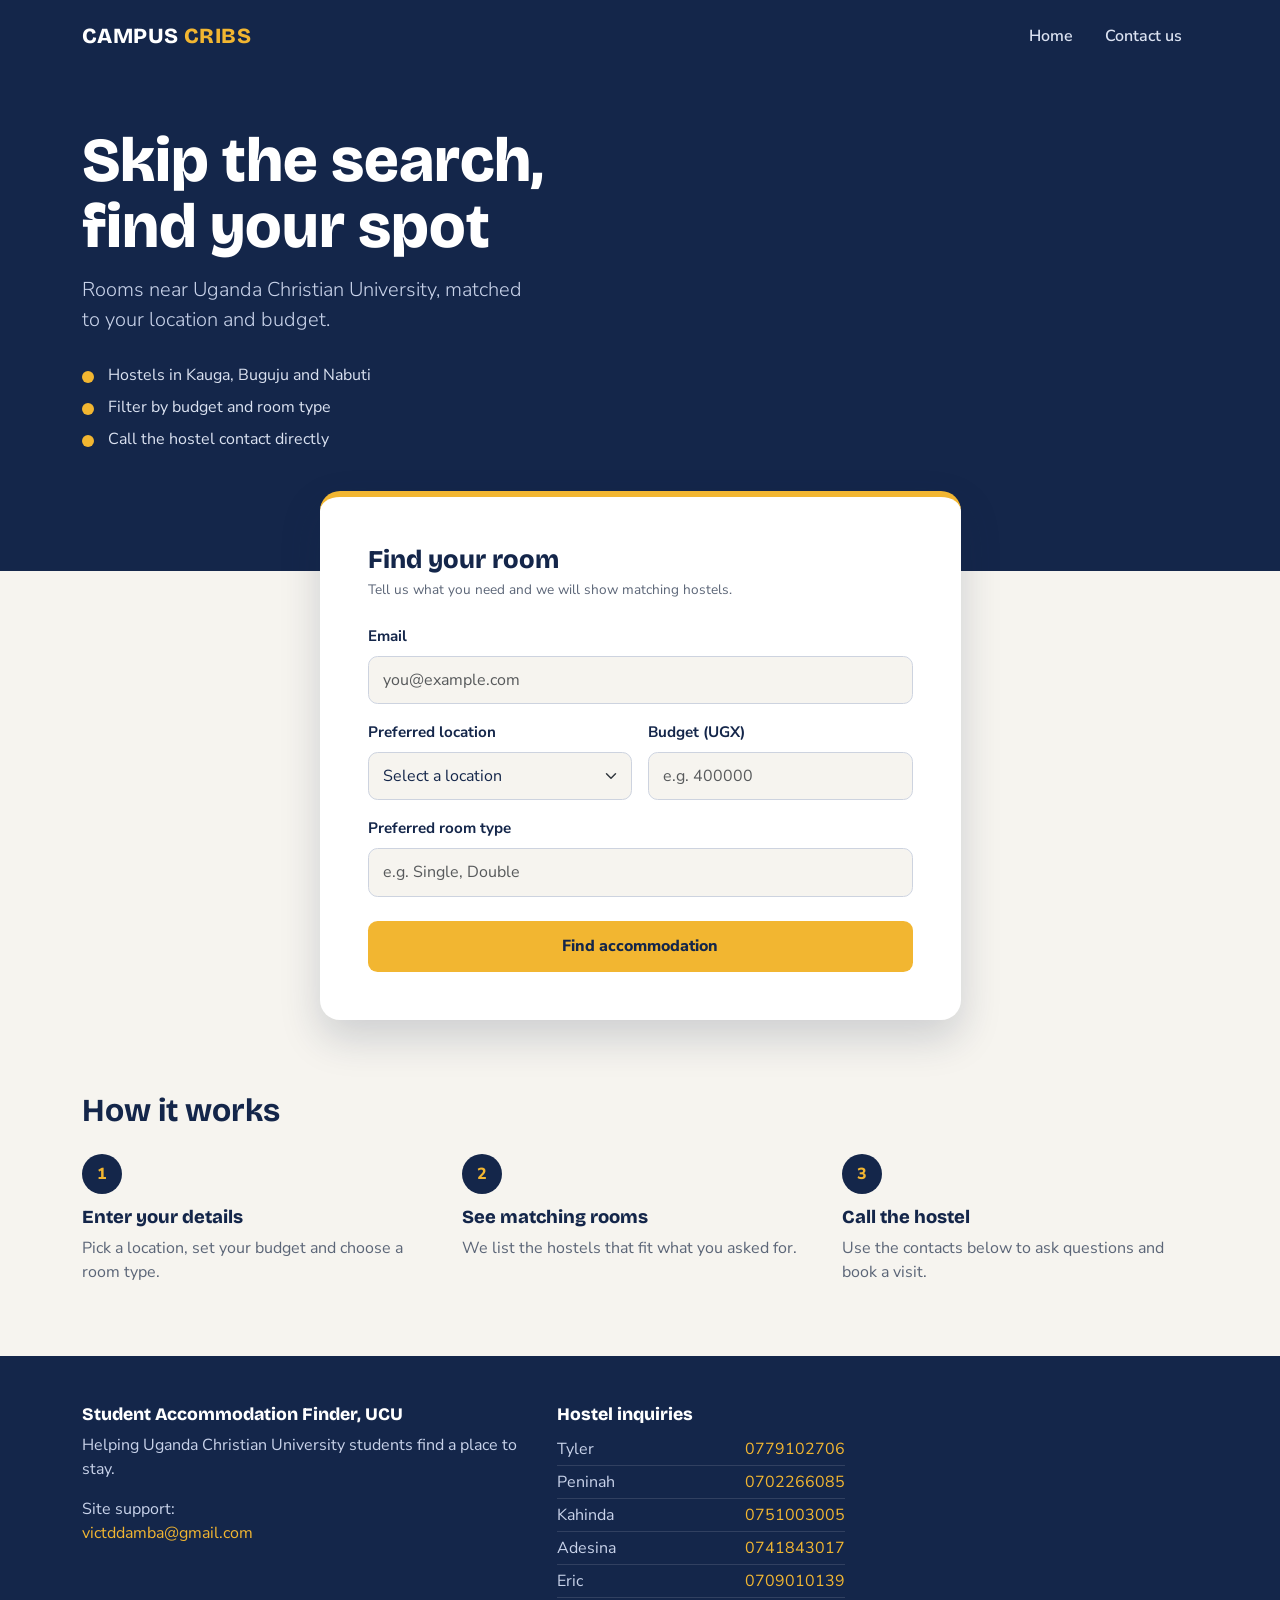
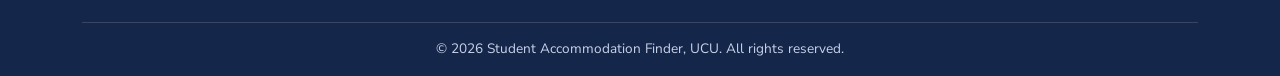
==== accom.html @ 943ead2a "Add files via upload" ====
<!DOCTYPE html>
<html lang="en">
<head>
  <meta charset="UTF-8">
  <meta name="viewport" content="width=device-width, initial-scale=1.0">
  <title>Campus Cribs | Student Accommodation Finder</title>

  <link rel="preconnect" href="https://fonts.googleapis.com">
  <link rel="preconnect" href="https://fonts.gstatic.com" crossorigin>
  <link href="https://fonts.googleapis.com/css2?family=Bricolage+Grotesque:wght@600;800&family=Nunito+Sans:wght@400;600;700&display=swap" rel="stylesheet">
  <link href="https://cdn.jsdelivr.net/npm/bootstrap@5.3.3/dist/css/bootstrap.min.css" rel="stylesheet">

  <style>
    :root {
      --ink: #14264a;
      --gold: #f2b631;
      --gold-deep: #d99a0b;
      --paper: #f6f4ef;
      --white: #ffffff;
      --muted: #5b6577;
      --bs-body-font-family: "Nunito Sans", system-ui, -apple-system, "Segoe UI", sans-serif;
      --bs-body-bg: var(--paper);
      --bs-body-color: var(--ink);
    }
    h1, h2, h3, .brand { font-family: "Bricolage Grotesque", "Trebuchet MS", sans-serif; }

    /* Top bar */
    .topbar { background: var(--ink); }
    .brand { color: var(--white); font-weight: 800; font-size: 1.35rem; text-decoration: none; letter-spacing: .02em; }
    .brand span { color: var(--gold); }
    .topbar .nav-link { color: #dbe2f1; font-weight: 600; }
    .topbar .nav-link:hover, .topbar .nav-link:focus { color: var(--gold); }

    /* Hero */
    .hero { background: var(--ink); color: var(--white); padding: 3.5rem 0 7rem; }
    .hero h1 { font-weight: 800; font-size: clamp(2.3rem, 5.5vw, 3.9rem); line-height: 1.05; max-width: 14ch; }
    .hero p.lead { color: #c9d3ea; max-width: 38ch; }
    .hero-points { list-style: none; padding: 0; margin: 1.75rem 0 0; color: #dbe2f1; }
    .hero-points li { padding-left: 1.6rem; position: relative; margin-bottom: .5rem; }
    .hero-points li::before {
      content: ""; position: absolute; left: 0; top: .5em; width: .75rem; height: .75rem;
      border-radius: 50%; background: var(--gold);
    }

    /* Finder card overlaps the hero */
    .finder-wrap { margin-top: -5rem; }
    .finder-card {
      background: var(--white); border: 0; border-radius: 1.25rem;
      box-shadow: 0 18px 40px rgba(20, 38, 74, .18);
      border-top: 6px solid var(--gold);
    }
    .finder-card h2 { font-weight: 800; font-size: 1.6rem; }
    .form-label { font-weight: 700; font-size: .95rem; }
    .form-control, .form-select { padding: .7rem .9rem; border-color: #cdd3df; border-radius: .6rem; }
    .form-control:focus, .form-select:focus {
      border-color: var(--ink); box-shadow: 0 0 0 .25rem rgba(242, 182, 49, .45);
    }
    .btn-find {
      background: var(--gold); color: var(--ink); font-weight: 800; border: 0;
      padding: .85rem 1.5rem; border-radius: .6rem;
    }
    .btn-find:hover, .btn-find:focus { background: var(--gold-deep); color: var(--ink); }
    .hint { color: var(--muted); font-size: .85rem; }

    /* How it works */
    .steps h3 { font-size: 1.15rem; font-weight: 800; }
    .steps p { color: var(--muted); margin: 0; }
    .step-dot {
      width: 2.5rem; height: 2.5rem; border-radius: 50%; background: var(--ink); color: var(--gold);
      display: inline-flex; align-items: center; justify-content: center; font-weight: 800; margin-bottom: .75rem;
    }

    /* Footer */
    footer { background: var(--ink); color: #c9d3ea; }
    footer h3 { color: var(--white); font-size: 1.1rem; font-weight: 800; }
    footer a { color: var(--gold); text-decoration: none; }
    footer a:hover { text-decoration: underline; }
    .contact-list { list-style: none; padding: 0; margin: 0; }
    .contact-list li { display: flex; justify-content: space-between; max-width: 18rem; padding: .25rem 0; border-bottom: 1px solid rgba(255,255,255,.12); }
    .legal { border-top: 1px solid rgba(255,255,255,.15); font-size: .85rem; }
  </style>
</head>
<body>

  <!-- Top bar -->
  <nav class="topbar py-3">
    <div class="container d-flex flex-wrap justify-content-between align-items-center">
      <a class="brand" href="index.html">CAMPUS <span>CRIBS</span></a>
      <ul class="nav">
        <li class="nav-item"><a class="nav-link" href="index.html">Home</a></li>
        <li class="nav-item"><a class="nav-link" href="#contacts">Contact us</a></li>
      </ul>
    </div>
  </nav>

  <header class="hero">
    <div class="container">
      <h1>Skip the search, find your spot</h1>
      <p class="lead mt-3">Rooms near Uganda Christian University, matched to your location and budget.</p>
      <ul class="hero-points">
        <li>Hostels in Kauga, Buguju and Nabuti</li>
        <li>Filter by budget and room type</li>
        <li>Call the hostel contact directly</li>
      </ul>
    </div>
  </header>

  <!-- Finder form -->
  <main>
    <section class="container finder-wrap">
      <div class="row justify-content-center">
        <div class="col-lg-8 col-xl-7">
          <div class="card finder-card p-4 p-md-5">
            <h2 class="mb-1">Find your room</h2>
            <p class="hint mb-4">Tell us what you need and we will show matching hostels.</p>

            <form id="accomms" class="finder-form" action="results2.html" method="get">
              <div class="mb-3">
                <label for="email" class="form-label">Email</label>
                <input type="email" id="email" name="email" class="form-control" placeholder="you@example.com" required>
              </div>

              <div class="row g-3 mb-3">
                <div class="col-md-6">
                  <label for="location" class="form-label">Preferred location</label>
                  <select id="location" name="location" class="form-select" required>
                    <option value="">Select a location</option>
                    <option value="Kauga">Kauga</option>
                    <option value="Buguju">Buguju</option>
                    <option value="Nabuti">Nabuti</option>
                  </select>
                </div>
                <div class="col-md-6">
                  <label for="budget" class="form-label">Budget (UGX)</label>
                  <input type="number" id="budget" name="budget" class="form-control" min="0" step="1000" placeholder="e.g. 400000" required>
                </div>
              </div>

              <div class="mb-4">
                <label for="roomType" class="form-label">Preferred room type</label>
                <input type="text" id="roomType" name="roomType" class="form-control" list="roomTypes" placeholder="e.g. Single, Double" required>
                <datalist id="roomTypes">
                  <option value="Single">
                  <option value="Double">
                  <option value="Self-contained">
                </datalist>
              </div>

              <button type="submit" class="btn btn-find w-100">Find accommodation</button>
            </form>
          </div>
        </div>
      </div>
    </section>

    <!-- How it works -->
    <section class="container steps py-5 my-4">
      <h2 class="fw-bold mb-4">How it works</h2>
      <div class="row g-4">
        <div class="col-md-4">
          <span class="step-dot">1</span>
          <h3>Enter your details</h3>
          <p>Pick a location, set your budget and choose a room type.</p>
        </div>
        <div class="col-md-4">
          <span class="step-dot">2</span>
          <h3>See matching rooms</h3>
          <p>We list the hostels that fit what you asked for.</p>
        </div>
        <div class="col-md-4">
          <span class="step-dot">3</span>
          <h3>Call the hostel</h3>
          <p>Use the contacts below to ask questions and book a visit.</p>
        </div>
      </div>
    </section>
  </main>

  <!-- Footer -->
  <footer class="pt-5">
    <div class="container">
      <div class="row g-4 pb-4">
        <div class="col-md-5">
          <h3>Student Accommodation Finder, UCU</h3>
          <p>Helping Uganda Christian University students find a place to stay.</p>
          <p class="mb-0">Site support:<br><a href="mailto:victddamba@gmail.com">victddamba@gmail.com</a></p>
        </div>
        <div class="col-md-7" id="contacts">
          <h3>Hostel inquiries</h3>
          <ul class="contact-list">
            <li><span>Tyler</span> <a href="tel:0779102706">0779102706</a></li>
            <li><span>Peninah</span> <a href="tel:0702266085">0702266085</a></li>
            <li><span>Kahinda</span> <a href="tel:0751003005">0751003005</a></li>
            <li><span>Adesina</span> <a href="tel:0741843017">0741843017</a></li>
            <li><span>Eric</span> <a href="tel:0709010139">0709010139</a></li>
          </ul>
        </div>
      </div>
      <div class="legal py-3 text-center">&copy; 2026 Student Accommodation Finder, UCU. All rights reserved.</div>
    </div>
  </footer>

  <script src="https://cdn.jsdelivr.net/npm/bootstrap@5.3.3/dist/js/bootstrap.bundle.min.js"></script>
</body>
</html>
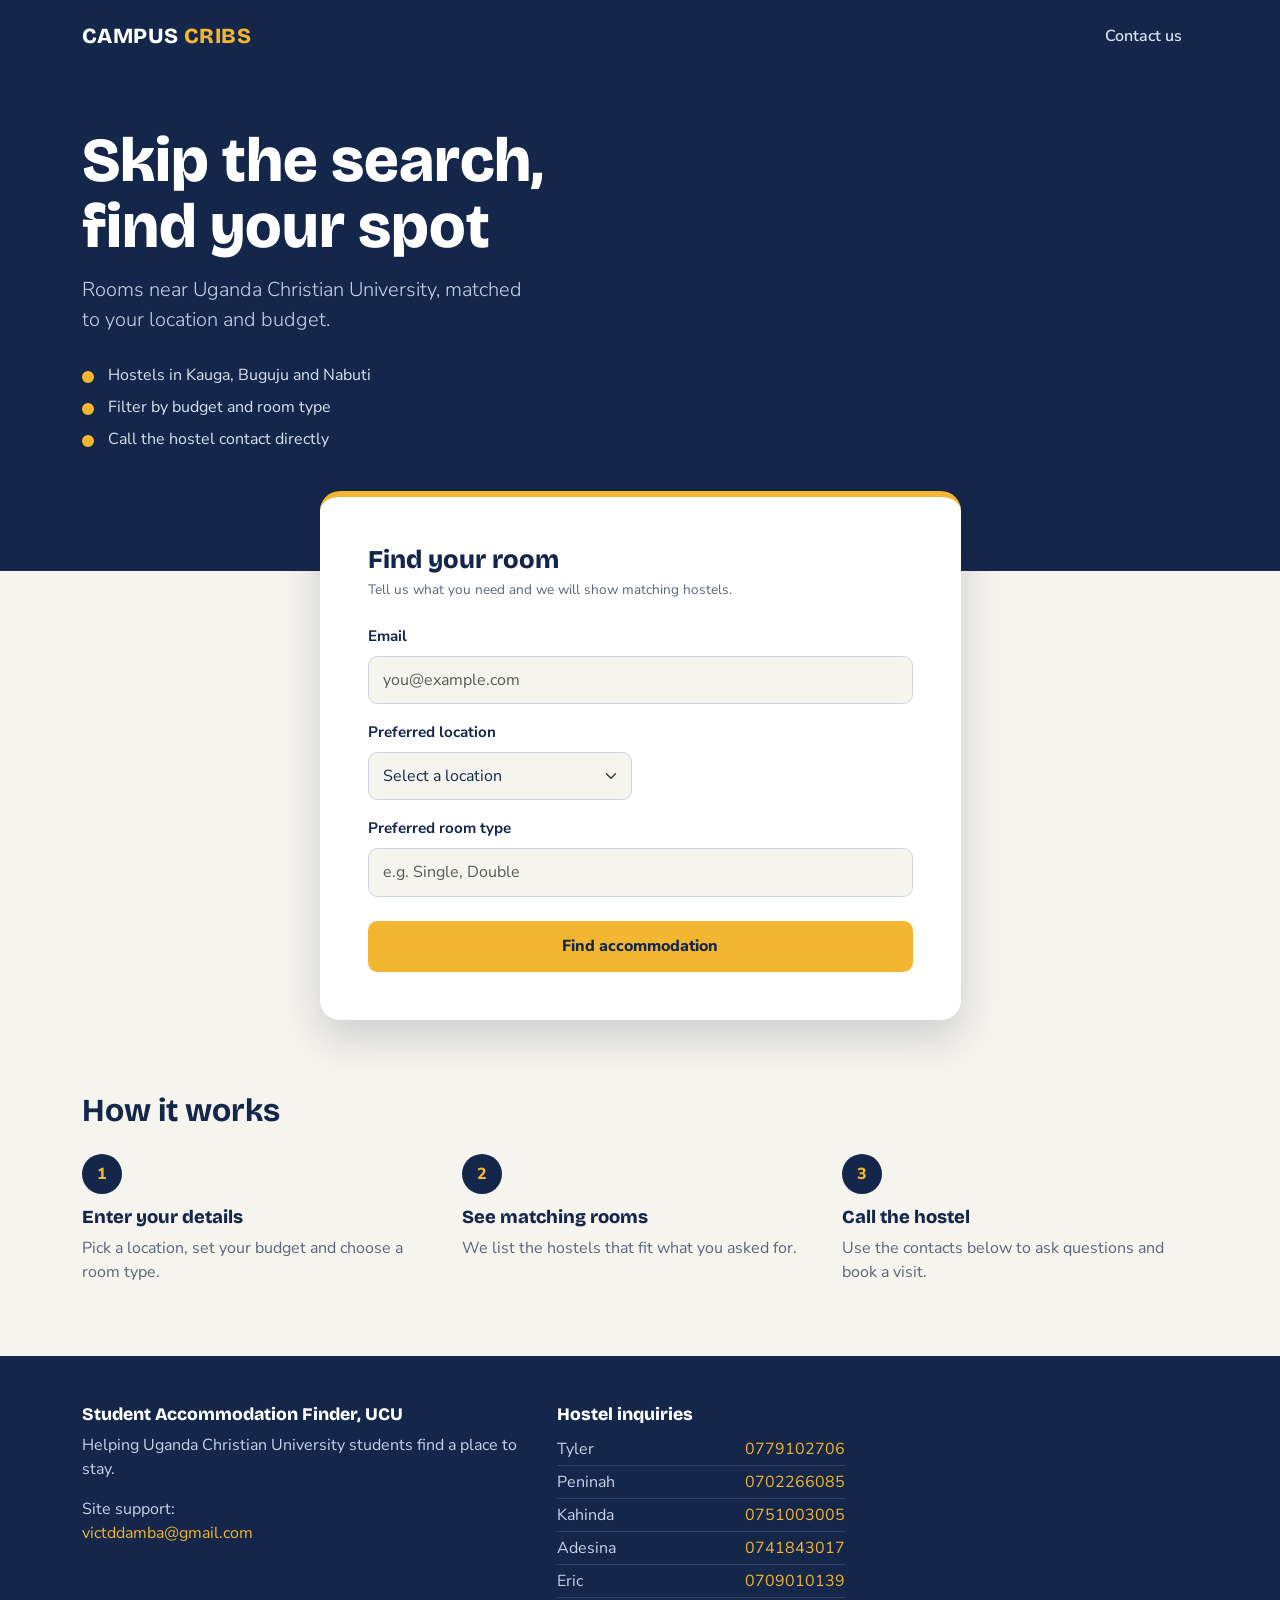
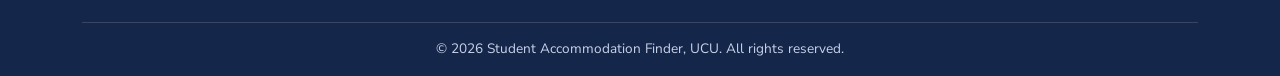
==== commit b7c61787: "Add files via upload" ====
--- a/accom.html
+++ b/accom.html
@@ -87,7 +87,7 @@
     <div class="container d-flex flex-wrap justify-content-between align-items-center">
       <a class="brand" href="index.html">CAMPUS <span>CRIBS</span></a>
       <ul class="nav">
-        <li class="nav-item"><a class="nav-link" href="index.html">Home</a></li>
+        <!-- <li class="nav-item"><a class="nav-link" href="index.html">Home</a></li> -->
         <li class="nav-item"><a class="nav-link" href="#contacts">Contact us</a></li>
       </ul>
     </div>
@@ -131,8 +131,8 @@
                   </select>
                 </div>
                 <div class="col-md-6">
-                  <label for="budget" class="form-label">Budget (UGX)</label>
-                  <input type="number" id="budget" name="budget" class="form-control" min="0" step="1000" placeholder="e.g. 400000" required>
+                  <!-- <label for="budget" class="form-label">Budget (UGX)</label> -->
+                  <!-- <input type="number" id="budget" name="budget" class="form-control" min="0" step="1000" placeholder="e.g. 400000" required> -->
                 </div>
               </div>
 
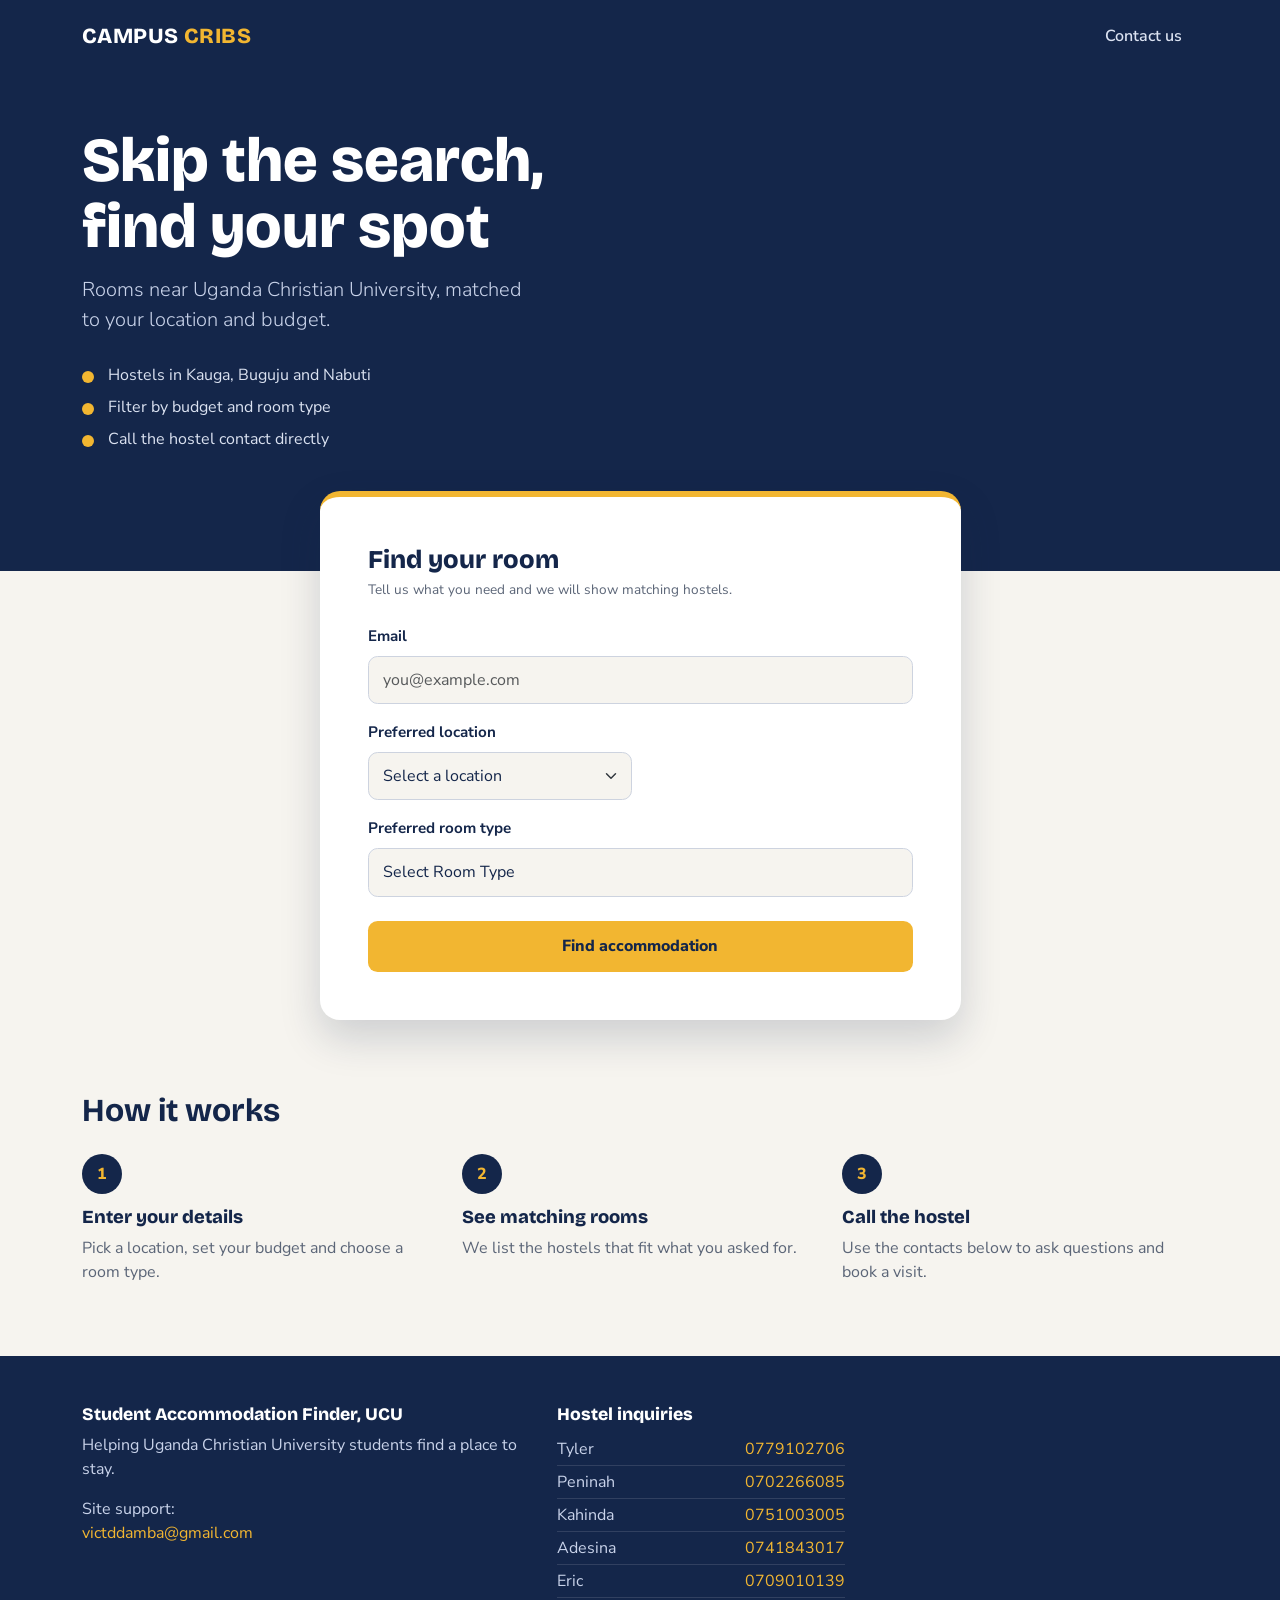
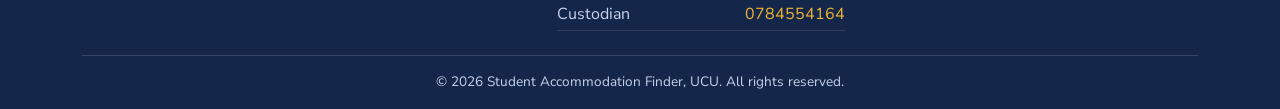
==== commit 1a3628d0: "Add files via upload" ====
--- a/accom.html
+++ b/accom.html
@@ -9,76 +9,8 @@
   <link rel="preconnect" href="https://fonts.gstatic.com" crossorigin>
   <link href="https://fonts.googleapis.com/css2?family=Bricolage+Grotesque:wght@600;800&family=Nunito+Sans:wght@400;600;700&display=swap" rel="stylesheet">
   <link href="https://cdn.jsdelivr.net/npm/bootstrap@5.3.3/dist/css/bootstrap.min.css" rel="stylesheet">
+  <link rel="stylesheet" href="accom.css">
 
-  <style>
-    :root {
-      --ink: #14264a;
-      --gold: #f2b631;
-      --gold-deep: #d99a0b;
-      --paper: #f6f4ef;
-      --white: #ffffff;
-      --muted: #5b6577;
-      --bs-body-font-family: "Nunito Sans", system-ui, -apple-system, "Segoe UI", sans-serif;
-      --bs-body-bg: var(--paper);
-      --bs-body-color: var(--ink);
-    }
-    h1, h2, h3, .brand { font-family: "Bricolage Grotesque", "Trebuchet MS", sans-serif; }
-
-    /* Top bar */
-    .topbar { background: var(--ink); }
-    .brand { color: var(--white); font-weight: 800; font-size: 1.35rem; text-decoration: none; letter-spacing: .02em; }
-    .brand span { color: var(--gold); }
-    .topbar .nav-link { color: #dbe2f1; font-weight: 600; }
-    .topbar .nav-link:hover, .topbar .nav-link:focus { color: var(--gold); }
-
-    /* Hero */
-    .hero { background: var(--ink); color: var(--white); padding: 3.5rem 0 7rem; }
-    .hero h1 { font-weight: 800; font-size: clamp(2.3rem, 5.5vw, 3.9rem); line-height: 1.05; max-width: 14ch; }
-    .hero p.lead { color: #c9d3ea; max-width: 38ch; }
-    .hero-points { list-style: none; padding: 0; margin: 1.75rem 0 0; color: #dbe2f1; }
-    .hero-points li { padding-left: 1.6rem; position: relative; margin-bottom: .5rem; }
-    .hero-points li::before {
-      content: ""; position: absolute; left: 0; top: .5em; width: .75rem; height: .75rem;
-      border-radius: 50%; background: var(--gold);
-    }
-
-    /* Finder card overlaps the hero */
-    .finder-wrap { margin-top: -5rem; }
-    .finder-card {
-      background: var(--white); border: 0; border-radius: 1.25rem;
-      box-shadow: 0 18px 40px rgba(20, 38, 74, .18);
-      border-top: 6px solid var(--gold);
-    }
-    .finder-card h2 { font-weight: 800; font-size: 1.6rem; }
-    .form-label { font-weight: 700; font-size: .95rem; }
-    .form-control, .form-select { padding: .7rem .9rem; border-color: #cdd3df; border-radius: .6rem; }
-    .form-control:focus, .form-select:focus {
-      border-color: var(--ink); box-shadow: 0 0 0 .25rem rgba(242, 182, 49, .45);
-    }
-    .btn-find {
-      background: var(--gold); color: var(--ink); font-weight: 800; border: 0;
-      padding: .85rem 1.5rem; border-radius: .6rem;
-    }
-    .btn-find:hover, .btn-find:focus { background: var(--gold-deep); color: var(--ink); }
-    .hint { color: var(--muted); font-size: .85rem; }
-
-    /* How it works */
-    .steps h3 { font-size: 1.15rem; font-weight: 800; }
-    .steps p { color: var(--muted); margin: 0; }
-    .step-dot {
-      width: 2.5rem; height: 2.5rem; border-radius: 50%; background: var(--ink); color: var(--gold);
-      display: inline-flex; align-items: center; justify-content: center; font-weight: 800; margin-bottom: .75rem;
-    }
-
-    /* Footer */
-    footer { background: var(--ink); color: #c9d3ea; }
-    footer h3 { color: var(--white); font-size: 1.1rem; font-weight: 800; }
-    footer a { color: var(--gold); text-decoration: none; }
-    footer a:hover { text-decoration: underline; }
-    .contact-list { list-style: none; padding: 0; margin: 0; }
-    .contact-list li { display: flex; justify-content: space-between; max-width: 18rem; padding: .25rem 0; border-bottom: 1px solid rgba(255,255,255,.12); }
-    .legal { border-top: 1px solid rgba(255,255,255,.15); font-size: .85rem; }
-  </style>
 </head>
 <body>
 
@@ -138,12 +70,12 @@
 
               <div class="mb-4">
                 <label for="roomType" class="form-label">Preferred room type</label>
-                <input type="text" id="roomType" name="roomType" class="form-control" list="roomTypes" placeholder="e.g. Single, Double" required>
-                <datalist id="roomTypes">
-                  <option value="Single">
-                  <option value="Double">
-                  <option value="Self-contained">
-                </datalist>
+                <select id="roomTypes" name="roomType" class="form-control" list="roomTypes" placeholder="e.g. Single, Double" required>
+                 <option value="">Select Room Type</option>
+                  <option value="Single">Single</option>
+                  <option value="Double">Double</option>
+                  <option value="Self-contained">Self-Contained</option>
+                </select>
               </div>
 
               <button type="submit" class="btn btn-find w-100">Find accommodation</button>
@@ -193,6 +125,7 @@
             <li><span>Kahinda</span> <a href="tel:0751003005">0751003005</a></li>
             <li><span>Adesina</span> <a href="tel:0741843017">0741843017</a></li>
             <li><span>Eric</span> <a href="tel:0709010139">0709010139</a></li>
+            <li><span>Custodian</span> <a href="tel:0784554164">0784554164</a></li>
           </ul>
         </div>
       </div>
--- a/accom.css
+++ b/accom.css
@@ -0,0 +1,67 @@
+:root {
+      --ink: #14264a;
+      --gold: #f2b631;
+      --gold-deep: #d99a0b;
+      --paper: #f6f4ef;
+      --white: #ffffff;
+      --muted: #5b6577;
+      --bs-body-font-family: "Nunito Sans", system-ui, -apple-system, "Segoe UI", sans-serif;
+      --bs-body-bg: var(--paper);
+      --bs-body-color: var(--ink);
+    }
+    h1, h2, h3, .brand { font-family: "Bricolage Grotesque", "Trebuchet MS", sans-serif; }
+
+    /* Top bar */
+    .topbar { background: var(--ink); }
+    .brand { color: var(--white); font-weight: 800; font-size: 1.35rem; text-decoration: none; letter-spacing: .02em; }
+    .brand span { color: var(--gold); }
+    .topbar .nav-link { color: #dbe2f1; font-weight: 600; }
+    .topbar .nav-link:hover, .topbar .nav-link:focus { color: var(--gold); }
+
+    /* Hero */
+    .hero { background: var(--ink); color: var(--white); padding: 3.5rem 0 7rem; }
+    .hero h1 { font-weight: 800; font-size: clamp(2.3rem, 5.5vw, 3.9rem); line-height: 1.05; max-width: 14ch; }
+    .hero p.lead { color: #c9d3ea; max-width: 38ch; }
+    .hero-points { list-style: none; padding: 0; margin: 1.75rem 0 0; color: #dbe2f1; }
+    .hero-points li { padding-left: 1.6rem; position: relative; margin-bottom: .5rem; }
+    .hero-points li::before {
+      content: ""; position: absolute; left: 0; top: .5em; width: .75rem; height: .75rem;
+      border-radius: 50%; background: var(--gold);
+    }
+
+    /* Finder card overlaps the hero */
+    .finder-wrap { margin-top: -5rem; }
+    .finder-card {
+      background: var(--white); border: 0; border-radius: 1.25rem;
+      box-shadow: 0 18px 40px rgba(20, 38, 74, .18);
+      border-top: 6px solid var(--gold);
+    }
+    .finder-card h2 { font-weight: 800; font-size: 1.6rem; }
+    .form-label { font-weight: 700; font-size: .95rem; }
+    .form-control, .form-select { padding: .7rem .9rem; border-color: #cdd3df; border-radius: .6rem; }
+    .form-control:focus, .form-select:focus {
+      border-color: var(--ink); box-shadow: 0 0 0 .25rem rgba(242, 182, 49, .45);
+    }
+    .btn-find {
+      background: var(--gold); color: var(--ink); font-weight: 800; border: 0;
+      padding: .85rem 1.5rem; border-radius: .6rem;
+    }
+    .btn-find:hover, .btn-find:focus { background: var(--gold-deep); color: var(--ink); }
+    .hint { color: var(--muted); font-size: .85rem; }
+
+    /* How it works */
+    .steps h3 { font-size: 1.15rem; font-weight: 800; }
+    .steps p { color: var(--muted); margin: 0; }
+    .step-dot {
+      width: 2.5rem; height: 2.5rem; border-radius: 50%; background: var(--ink); color: var(--gold);
+      display: inline-flex; align-items: center; justify-content: center; font-weight: 800; margin-bottom: .75rem;
+    }
+
+    /* Footer */
+    footer { background: var(--ink); color: #c9d3ea; }
+    footer h3 { color: var(--white); font-size: 1.1rem; font-weight: 800; }
+    footer a { color: var(--gold); text-decoration: none; }
+    footer a:hover { text-decoration: underline; }
+    .contact-list { list-style: none; padding: 0; margin: 0; }
+    .contact-list li { display: flex; justify-content: space-between; max-width: 18rem; padding: .25rem 0; border-bottom: 1px solid rgba(255,255,255,.12); }
+    .legal { border-top: 1px solid rgba(255,255,255,.15); font-size: .85rem; }
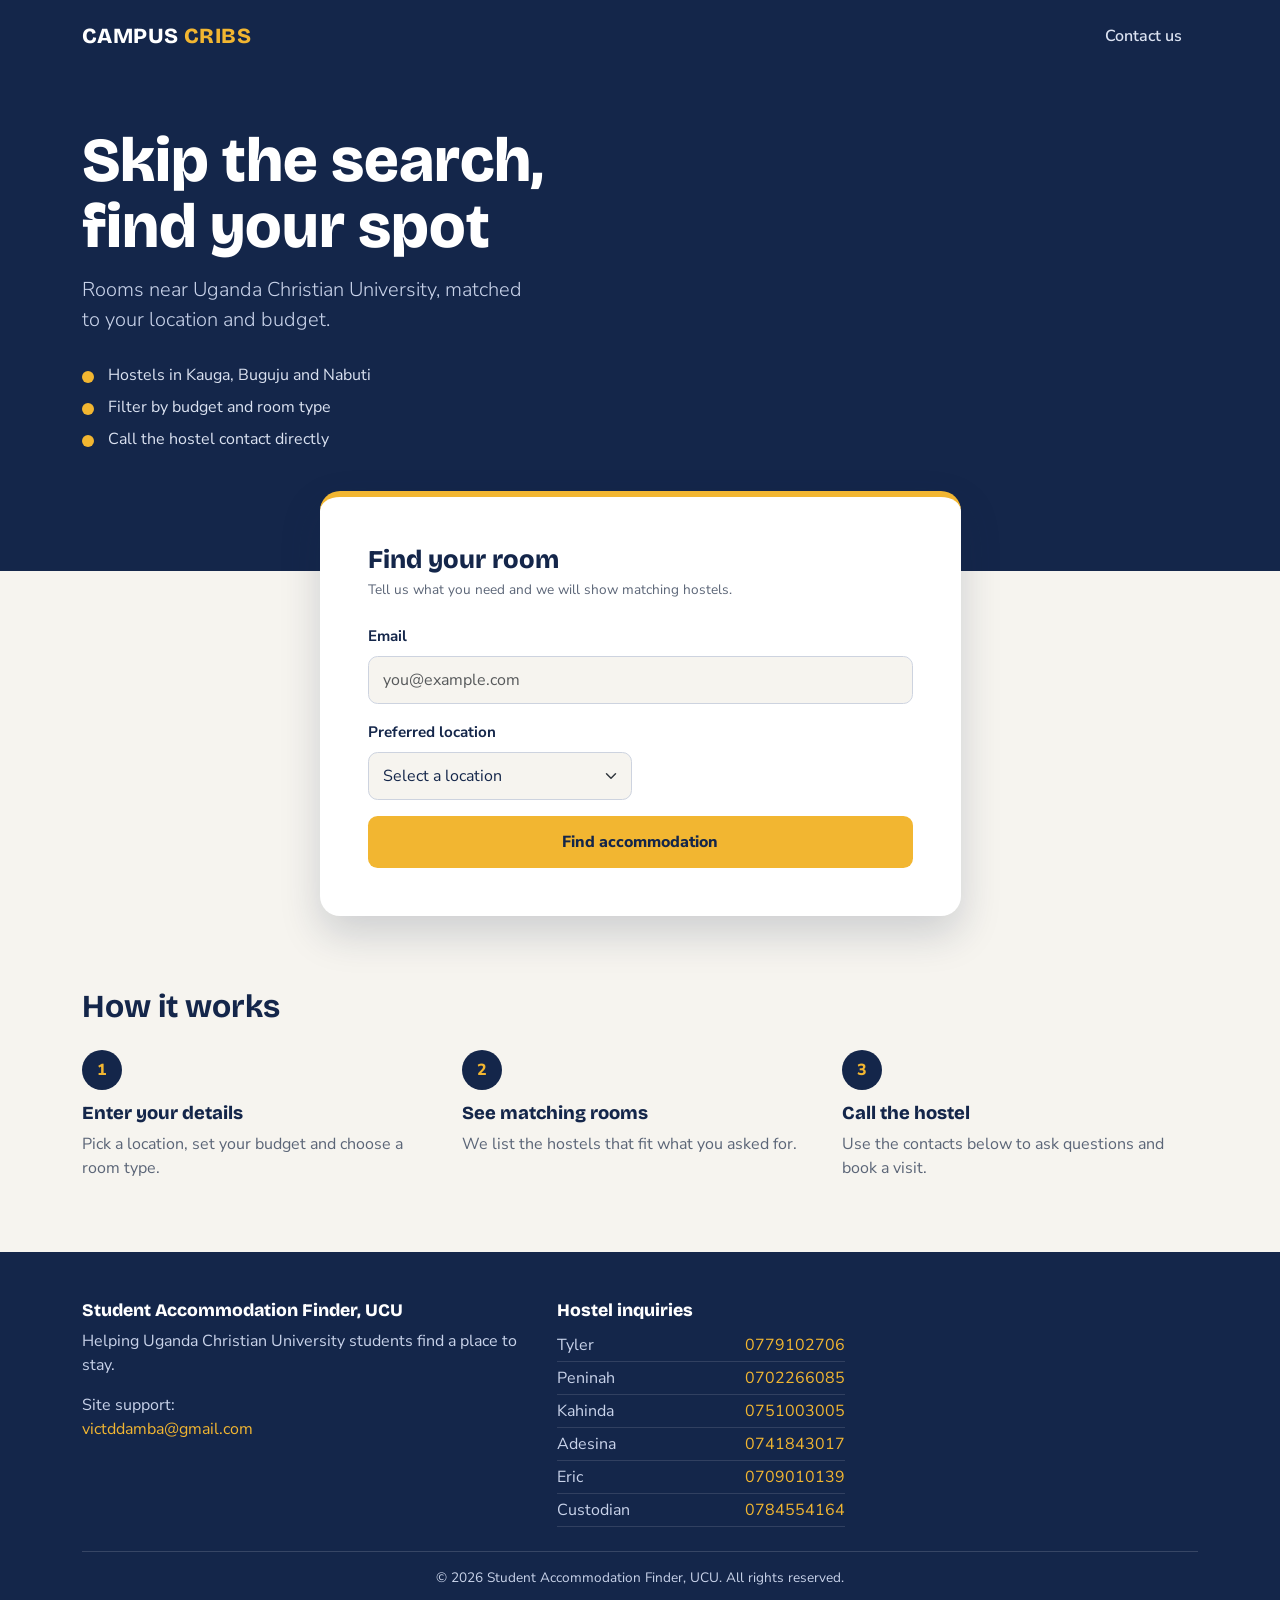
==== commit 330c9492: "Remove room type selection from accom.html Removed the room type selection section from the accommod" ====
--- a/accom.html
+++ b/accom.html
@@ -67,17 +67,6 @@
                   <!-- <input type="number" id="budget" name="budget" class="form-control" min="0" step="1000" placeholder="e.g. 400000" required> -->
                 </div>
               </div>
-
-              <div class="mb-4">
-                <label for="roomType" class="form-label">Preferred room type</label>
-                <select id="roomTypes" name="roomType" class="form-control" list="roomTypes" placeholder="e.g. Single, Double" required>
-                 <option value="">Select Room Type</option>
-                  <option value="Single">Single</option>
-                  <option value="Double">Double</option>
-                  <option value="Self-contained">Self-Contained</option>
-                </select>
-              </div>
-
               <button type="submit" class="btn btn-find w-100">Find accommodation</button>
             </form>
           </div>
@@ -135,4 +124,4 @@
 
   <script src="https://cdn.jsdelivr.net/npm/bootstrap@5.3.3/dist/js/bootstrap.bundle.min.js"></script>
 </body>
-</html>+</html>
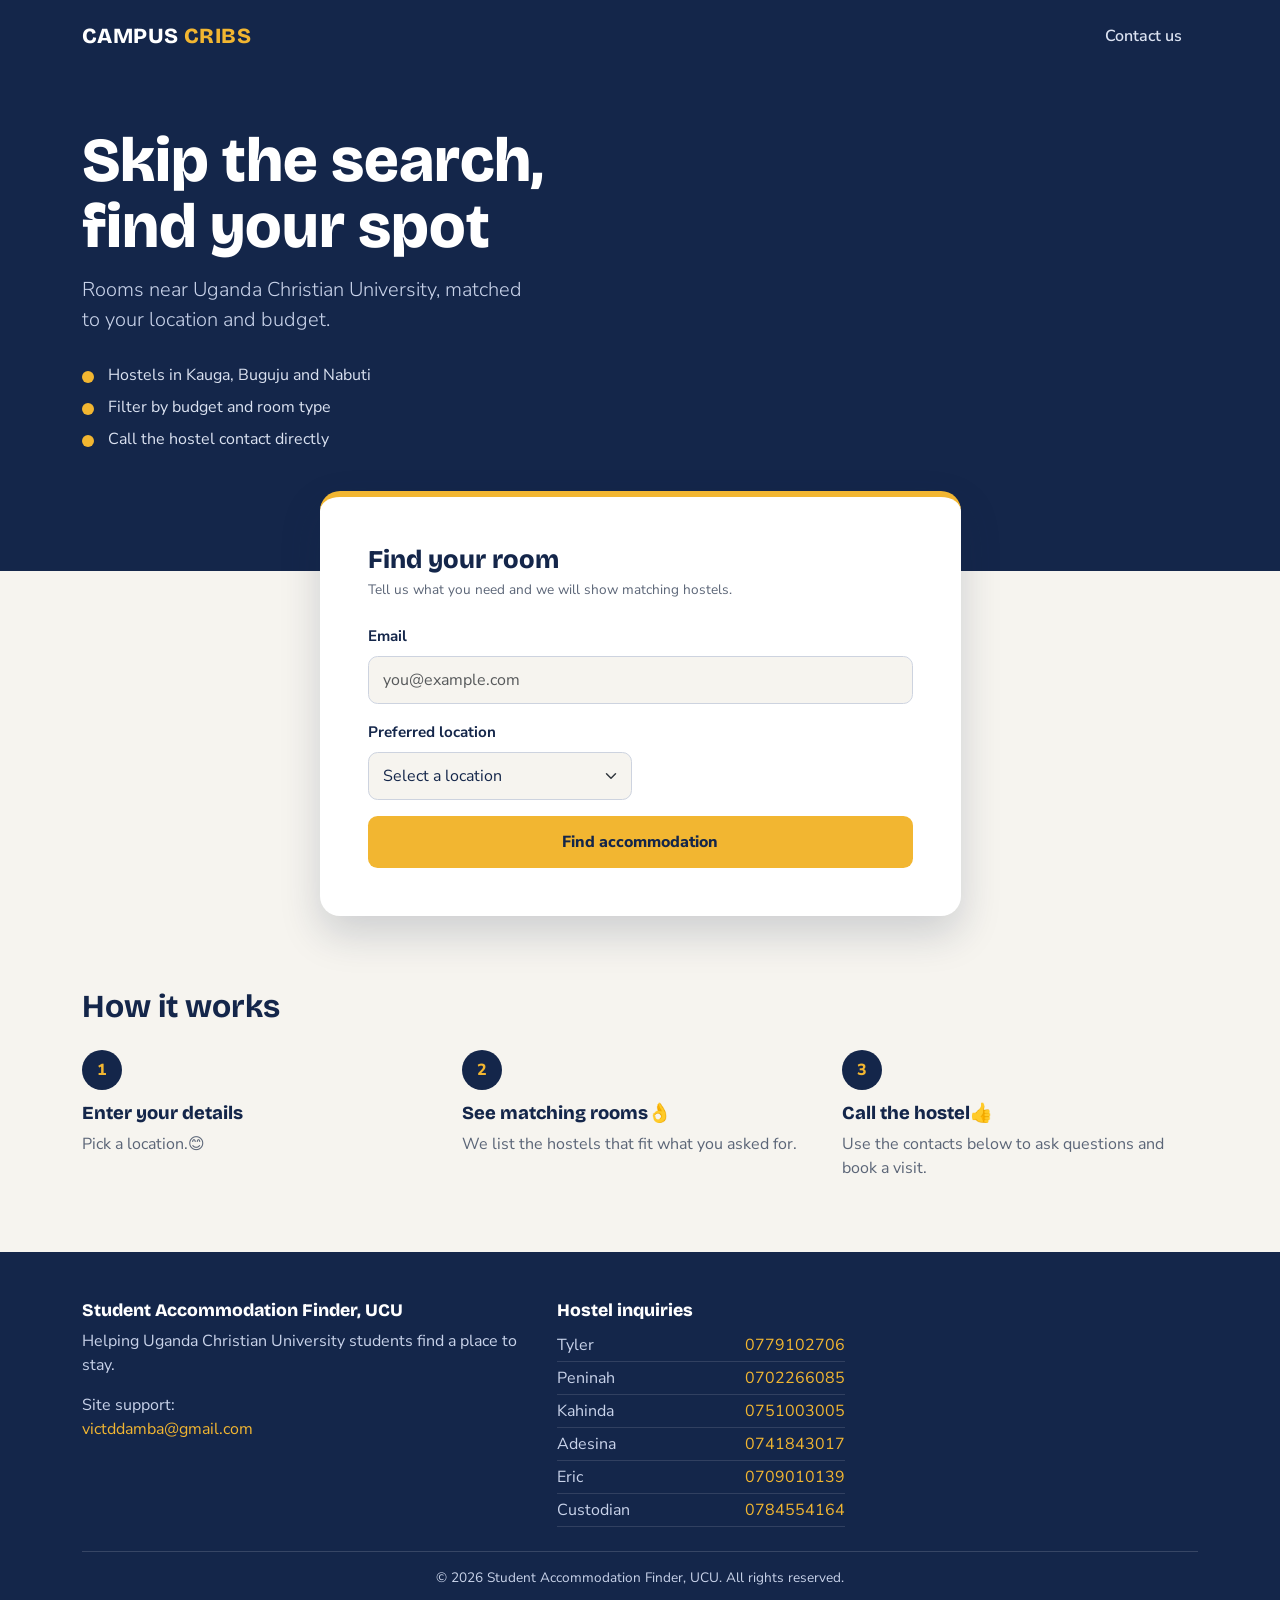
==== commit b6ee1e05: "Update accom.html Updated headings and paragraphs to include emojis for a more engaging user experie" ====
--- a/accom.html
+++ b/accom.html
@@ -81,16 +81,16 @@
         <div class="col-md-4">
           <span class="step-dot">1</span>
           <h3>Enter your details</h3>
-          <p>Pick a location, set your budget and choose a room type.</p>
+          <p>Pick a location.😊</p>
         </div>
         <div class="col-md-4">
           <span class="step-dot">2</span>
-          <h3>See matching rooms</h3>
+          <h3>See matching rooms👌</h3>
           <p>We list the hostels that fit what you asked for.</p>
         </div>
         <div class="col-md-4">
           <span class="step-dot">3</span>
-          <h3>Call the hostel</h3>
+          <h3>Call the hostel👍</h3>
           <p>Use the contacts below to ask questions and book a visit.</p>
         </div>
       </div>
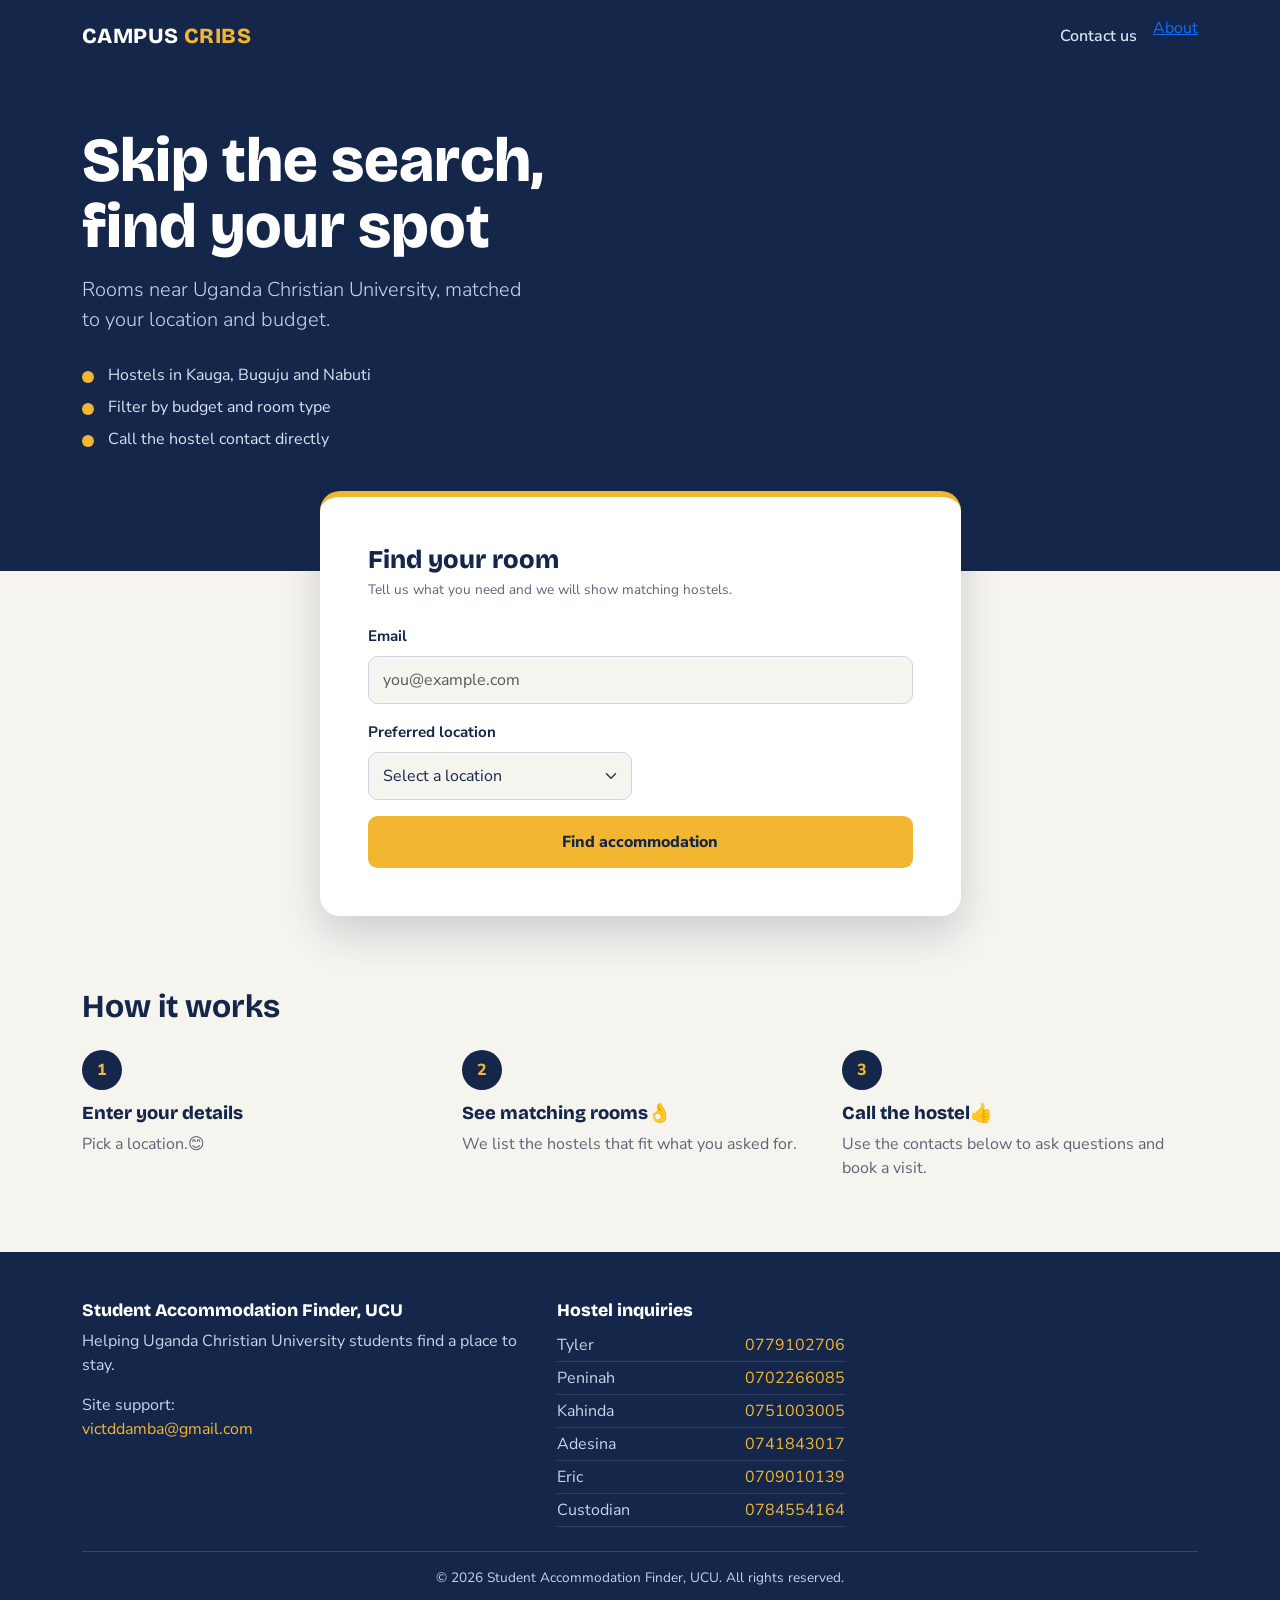
==== commit dd6352ea: "Update accom.html" ====
--- a/accom.html
+++ b/accom.html
@@ -20,7 +20,8 @@
       <a class="brand" href="index.html">CAMPUS <span>CRIBS</span></a>
       <ul class="nav">
         <!-- <li class="nav-item"><a class="nav-link" href="index.html">Home</a></li> -->
-        <li class="nav-item"><a class="nav-link" href="#contacts">Contact us</a></li>
+        <a class="nav-link" href="#contacts">Contact us</a>
+        <a href="#About">About</a>
       </ul>
     </div>
   </nav>
